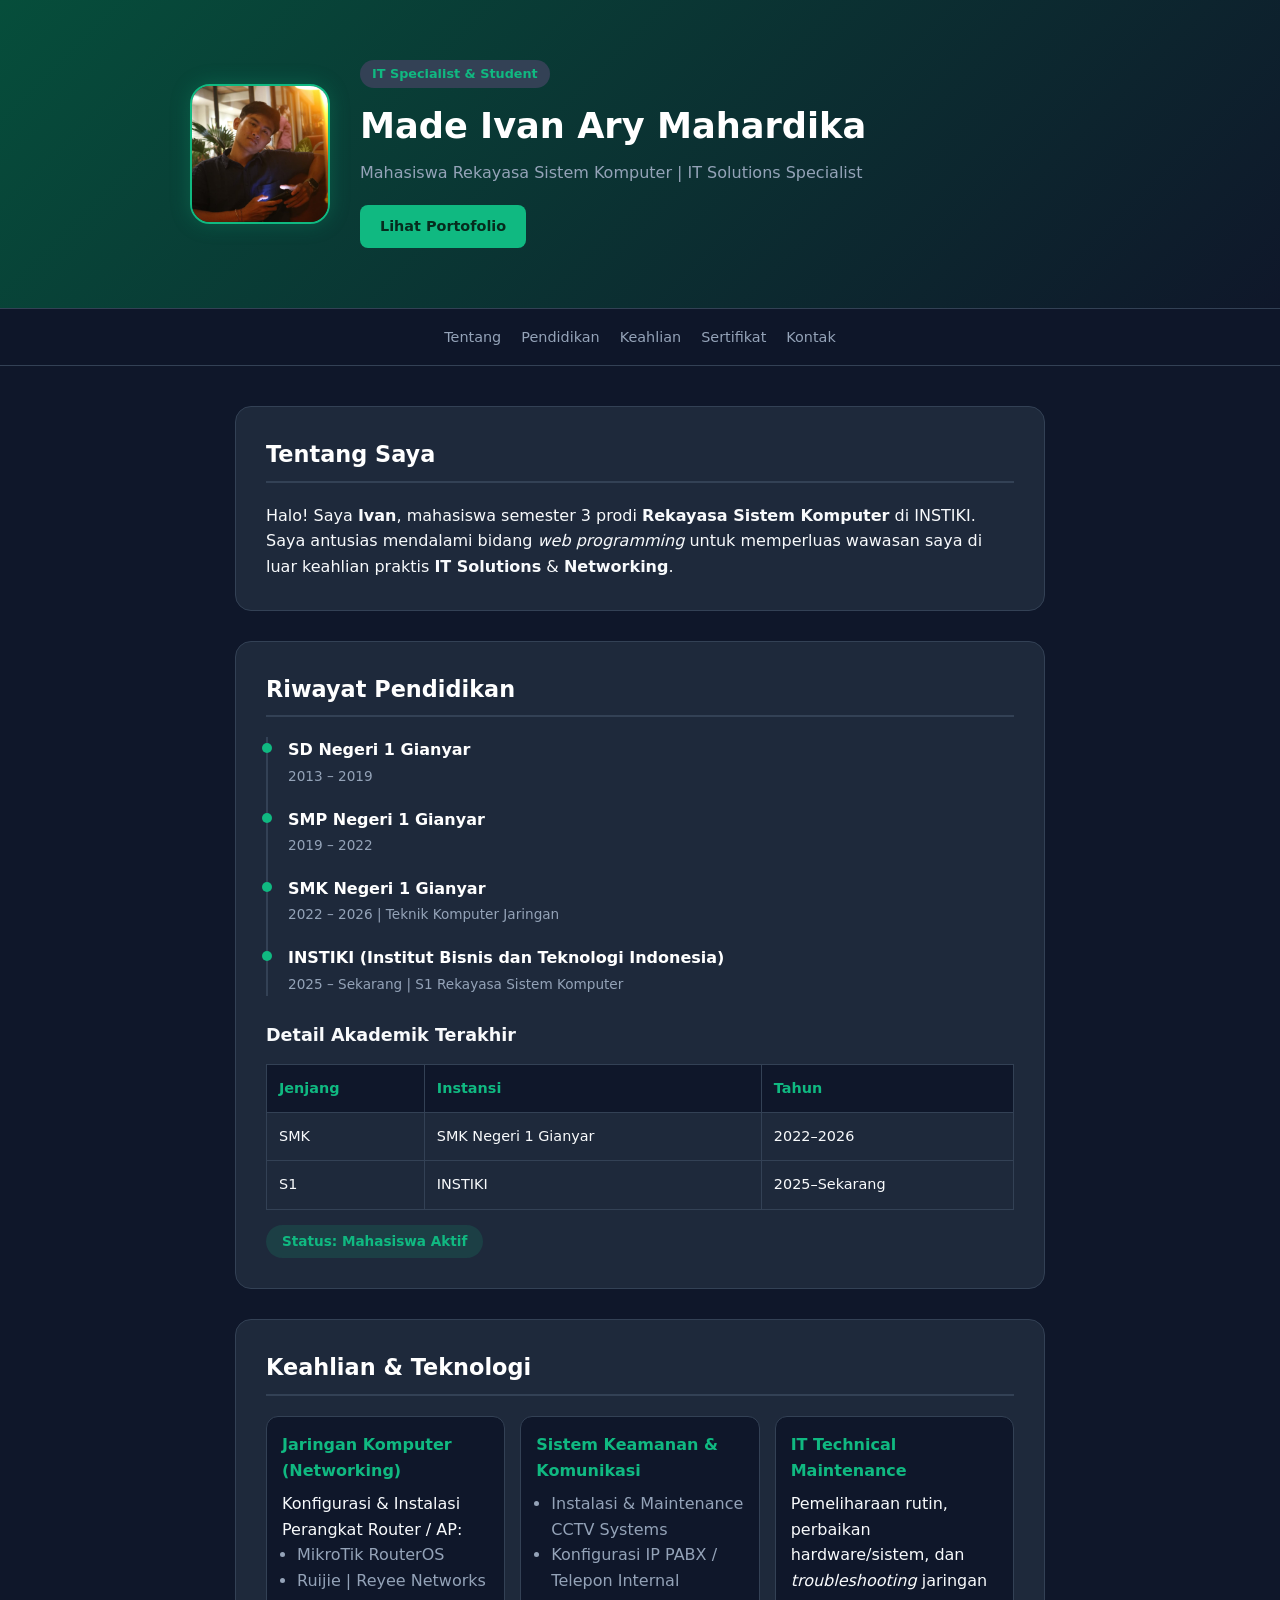
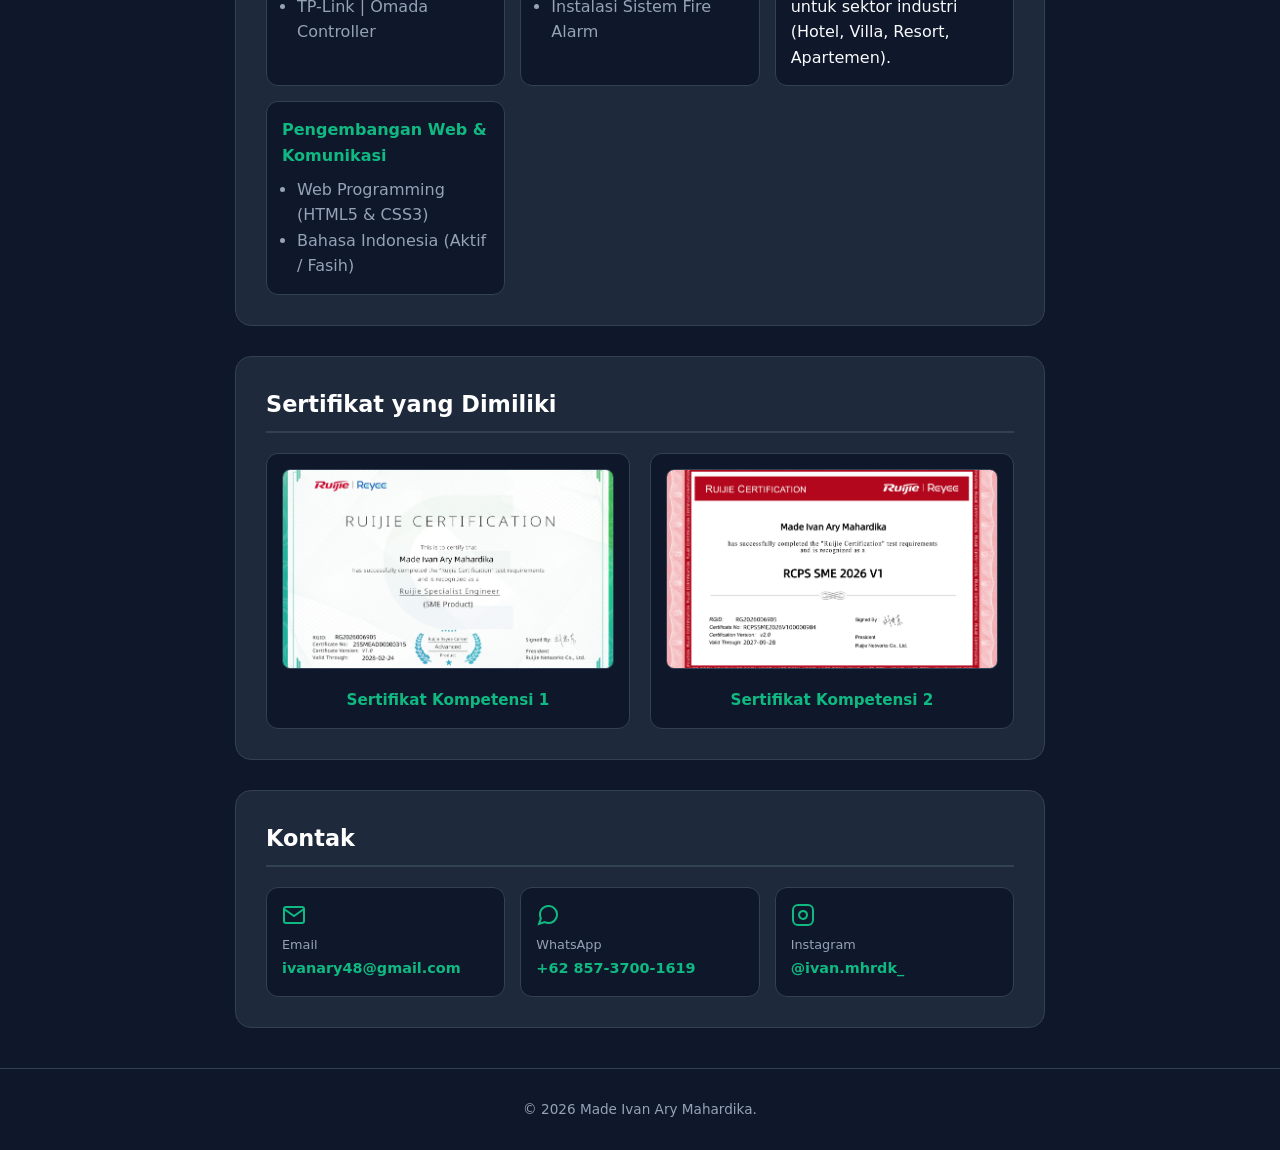
==== index.html @ ca5683a2 "Add files via upload" ====
<!DOCTYPE html>
<html lang="id">
<head>
    <meta charset="UTF-8">
    <meta name="viewport" content="width=device-width, initial-scale=1.0">
    <title>CV Online - Made Ivan Ary Mahardika</title>
    <link rel="stylesheet" href="style.css">
</head>
<body>

    <!-- Header Hero Section -->
    <header class="hero">
        <div class="hero-content">
            <img src="profil.jpeg" alt="Made Ivan Ary Mahardika" class="avatar">
            <div class="hero-text">
                <span class="badge">IT Specialist & Student</span>
                <h1>Made Ivan Ary Mahardika</h1>
                <p class="tagline">Mahasiswa Rekayasa Sistem Komputer | IT Solutions Specialist</p>
                <div class="hero-buttons">
                    <a href="portofolio.html" class="btn btn-primary">Lihat Portofolio</a>
                </div>
            </div>
        </div>
    </header>

    <!-- Navigasi Internal -->
    <nav class="nav-bar">
        <ul>
            <li><a href="#tentang">Tentang</a></li>
            <li><a href="#pendidikan">Pendidikan</a></li>
            <li><a href="#keahlian">Keahlian</a></li>
            <li><a href="#sertifikat">Sertifikat</a></li>
            <li><a href="#kontak">Kontak</a></li>
        </ul>
    </nav>

    <div class="main-wrapper">
        <!-- Section 1: Tentang Saya -->
        <section id="tentang" class="section-card">
            <h2 class="section-title">Tentang Saya</h2>
            <p class="bio-text">
                Halo! Saya <strong>Ivan</strong>, mahasiswa semester 3 prodi <strong>Rekayasa Sistem Komputer</strong> di INSTIKI. 
                Saya antusias mendalami bidang <em>web programming</em> untuk memperluas wawasan saya di luar keahlian praktis <strong>IT Solutions</strong> & <strong>Networking</strong>.
            </p>
        </section>

        <!-- Section 2: Riwayat Pendidikan -->
        <section id="pendidikan" class="section-card">
            <h2 class="section-title">Riwayat Pendidikan</h2>
            <ol class="timeline">
                <li>
                    <strong>SD Negeri 1 Gianyar</strong>
                    <span>2013 – 2019</span>
                </li>
                <li>
                    <strong>SMP Negeri 1 Gianyar</strong>
                    <span>2019 – 2022</span>
                </li>
                <li>
                    <strong>SMK Negeri 1 Gianyar</strong>
                    <span>2022 – 2026 | Teknik Komputer Jaringan</span>
                </li>
                <li>
                    <strong>INSTIKI (Institut Bisnis dan Teknologi Indonesia)</strong>
                    <span>2025 – Sekarang | S1 Rekayasa Sistem Komputer</span>
                </li>
            </ol>

            <h3 class="sub-title">Detail Akademik Terakhir</h3>
            <div class="table-container">
                <table class="data-table">
                    <thead>
                        <tr>
                            <th>Jenjang</th>
                            <th>Instansi</th>
                            <th>Tahun</th>
                        </tr>
                    </thead>
                    <tbody>
                        <tr>
                            <td>SMK</td>
                            <td>SMK Negeri 1 Gianyar</td>
                            <td>2022–2026</td>
                        </tr>
                        <tr>
                            <td>S1</td>
                            <td>INSTIKI</td>
                            <td>2025–Sekarang</td>
                        </tr>
                    </tbody>
                </table>
            </div>
            <div class="status-pill">Status: Mahasiswa Aktif</div>
        </section>

        <!-- Section 3: Keahlian & Teknologi -->
        <section id="keahlian" class="section-card">
            <h2 class="section-title">Keahlian & Teknologi</h2>
            <div class="skills-grid">
                <div class="skill-card">
                    <h4>Jaringan Komputer (Networking)</h4>
                    <p>Konfigurasi & Instalasi Perangkat Router / AP:</p>
                    <ul class="clean-list">
                        <li>MikroTik RouterOS</li>
                        <li>Ruijie | Reyee Networks</li>
                        <li>TP-Link | Omada Controller</li>
                    </ul>
                </div>
                <div class="skill-card">
                    <h4>Sistem Keamanan & Komunikasi</h4>
                    <ul class="clean-list">
                        <li>Instalasi & Maintenance CCTV Systems</li>
                        <li>Konfigurasi IP PABX / Telepon Internal</li>
                        <li>Instalasi Sistem Fire Alarm</li>
                    </ul>
                </div>
                <div class="skill-card">
                    <h4>IT Technical Maintenance</h4>
                    <p>Pemeliharaan rutin, perbaikan hardware/sistem, dan <em>troubleshooting</em> jaringan untuk sektor industri (Hotel, Villa, Resort, Apartemen).</p>
                </div>
                <div class="skill-card">
                    <h4>Pengembangan Web & Komunikasi</h4>
                    <ul class="clean-list">
                        <li>Web Programming (HTML5 & CSS3)</li>
                        <li>Bahasa Indonesia (Aktif / Fasih)</li>
                    </ul>
                </div>
            </div>
        </section>

        <!-- Section 4: Sertifikat yang Dimiliki -->
        <section id="sertifikat" class="section-card">
            <h2 class="section-title">Sertifikat yang Dimiliki</h2>
            <div class="certif-grid">
                <div class="certif-card">
                    <a href="SERTIFIKAT RUIJIE 1.png"_blank" title="Klik untuk memperbesar">
                        <img src="SERTIFIKAT RUIJIE 1.png" alt="Sertifikat 1 - Made Ivan Ary Mahardika" class="certif-img">
                    </a>
                    <h4>Sertifikat Kompetensi 1</h4>
                </div>
                <div class="certif-card">
                    <a href="SERTIFIKAT RUIJIE 2.png" target="_blank" title="Klik untuk memperbesar">
                        <img src="SERTIFIKAT RUIJIE 2.png" alt="Sertifikat 2 - Made Ivan Ary Mahardika" class="certif-img">
                    </a>
                    <h4>Sertifikat Kompetensi 2</h4>
                </div>
            </div>
        </section>

        <!-- Section 5: Kontak -->
        <section id="kontak" class="section-card">
            <h2 class="section-title">Kontak</h2>
            
            <div class="contact-links-grid">
                <a href="mailto:ivanary48@gmail.com" class="contact-box">
                    <svg class="contact-icon" viewBox="0 0 24 24" fill="none" stroke="currentColor" stroke-width="2"><path d="M4 4h16c1.1 0 2 .9 2 2v12c0 1.1-.9 2-2 2H4c-1.1 0-2-.9-2-2V6c0-1.1.9-2 2-2z"/><polyline points="22,6 12,13 2,6"/></svg>
                    <span>Email</span>
                    <strong>ivanary48@gmail.com</strong>
                </a>
                <a href="https://wa.me/6285737001619" target="_blank" class="contact-box">
                    <svg class="contact-icon" viewBox="0 0 24 24" fill="none" stroke="currentColor" stroke-width="2"><path d="M21 11.5a8.38 8.38 0 0 1-.9 3.8 8.5 8.5 0 0 1-7.6 4.7 8.38 8.38 0 0 1-3.8-.9L3 21l1.9-5.7a8.38 8.38 0 0 1-.9-3.8 8.5 8.5 0 0 1 4.7-7.6 8.38 8.38 0 0 1 3.8-.9h.5a8.48 8.48 0 0 1 8 8v.5z"/></svg>
                    <span>WhatsApp</span>
                    <strong>+62 857-3700-1619</strong>
                </a>
                <a href="https://www.instagram.com/ivan.mhrdk_?psln=YTJsZzAxbnRnaWN4" target="_blank" class="contact-box">
                    <svg class="contact-icon" viewBox="0 0 24 24" fill="none" stroke="currentColor" stroke-width="2"><rect x="2" y="2" width="20" height="20" rx="5" ry="5"/><path d="M16 11.37A4 4 0 1 1 12.63 8 4 4 0 0 1 16 11.37z"/><line x1="17.5" y1="6.5" x2="17.51" y2="6.5"/></svg>
                    <span>Instagram</span>
                    <strong>@ivan.mhrdk_</strong>
                </a>
            </div>
        </section>
    </div>

    <footer class="site-footer">
        <p>&copy; 2026 Made Ivan Ary Mahardika.</p>
    </footer>

</body>
</html>
---- style.css ----
/* RESET & TEMA WARNA EMERALD SLATE */
:root {
    --bg-dark: #0f172a;        /* Charcoal / Slate Gelap */
    --card-bg: #1e293b;        /* Card Background */
    --card-border: #334155;    /* Border halus */
    --accent-emerald: #10b981; /* Hijau Emerald */
    --accent-glow: rgba(16, 185, 129, 0.25);
    --text-main: #f8fafc;      /* Teks Utama Putih */
    --text-muted: #94a3b8;     /* Teks Sekunder Abu-abu */
    --white: #ffffff;
}

* {
    box-sizing: border-box;
    margin: 0;
    padding: 0;
}

body {
    font-family: 'Inter', system-ui, -apple-system, sans-serif;
    background-color: var(--bg-dark);
    color: var(--text-main);
    line-height: 1.6;
}

/* HERO HEADER */
.hero {
    background: linear-gradient(135deg, #064e3b 0%, #0f172a 100%);
    padding: 60px 20px;
    border-bottom: 1px solid var(--card-border);
}

.hero-small {
    padding: 40px 20px;
}

.hero-content {
    max-width: 900px;
    margin: 0 auto;
    display: flex;
    align-items: center;
    gap: 30px;
    flex-wrap: wrap;
}

.avatar {
    width: 140px;
    height: 140px;
    border-radius: 20px;
    object-fit: cover;
    object-position: center 60%; /* Posisi foto diturunkan agar wajah lebih pas di tengah */
    border: 2px solid var(--accent-emerald);
    box-shadow: 0 0 20px var(--accent-glow);
}

.badge {
    background: var(--card-border);
    color: var(--accent-emerald);
    padding: 4px 12px;
    border-radius: 20px;
    font-size: 0.8rem;
    font-weight: 600;
    display: inline-block;
    margin-bottom: 10px;
}

.hero h1 {
    font-size: 2.2rem;
    color: var(--white);
    margin-bottom: 5px;
}

.tagline {
    color: var(--text-muted);
    font-size: 1rem;
    margin-bottom: 20px;
}

/* TOMBOL */
.hero-buttons {
    display: flex;
    gap: 12px;
}

.btn {
    padding: 10px 20px;
    border-radius: 8px;
    text-decoration: none;
    font-weight: 600;
    font-size: 0.9rem;
    transition: all 0.3s ease;
    display: inline-block;
}

.btn-primary {
    background: var(--accent-emerald);
    color: #062c1e;
}

.btn-primary:hover {
    box-shadow: 0 0 15px var(--accent-glow);
    background: #34d399;
}

.btn-outline {
    border: 1px solid var(--card-border);
    color: var(--text-main);
}

.btn-outline:hover {
    border-color: var(--accent-emerald);
    color: var(--accent-emerald);
}

/* NAV BAR */
.nav-bar {
    background: rgba(15, 23, 42, 0.9);
    backdrop-filter: blur(10px);
    position: sticky;
    top: 0;
    z-index: 100;
    border-bottom: 1px solid var(--card-border);
}

.nav-bar ul {
    display: flex;
    justify-content: center;
    gap: 20px;
    list-style: none;
    padding: 15px;
}

.nav-bar a {
    color: var(--text-muted);
    text-decoration: none;
    font-size: 0.9rem;
    font-weight: 500;
}

.nav-bar a:hover {
    color: var(--accent-emerald);
}

/* CONTAINER WRAPPER */
.main-wrapper {
    max-width: 850px;
    margin: 40px auto;
    padding: 0 20px;
}

.section-card {
    background: var(--card-bg);
    border: 1px solid var(--card-border);
    border-radius: 16px;
    padding: 30px;
    margin-bottom: 30px;
}

.section-title {
    font-size: 1.4rem;
    color: var(--white);
    margin-bottom: 20px;
    border-bottom: 2px solid var(--card-border);
    padding-bottom: 8px;
}

.sub-title {
    font-size: 1.1rem;
    margin: 25px 0 15px 0;
    color: var(--text-main);
}

.intro-p {
    color: var(--text-muted);
    margin-bottom: 15px;
}

/* TIMELINE PENDIDIKAN */
.timeline {
    list-style: none;
    border-left: 2px solid var(--card-border);
    padding-left: 20px;
}

.timeline li {
    margin-bottom: 18px;
    position: relative;
}

.timeline li::before {
    content: '';
    position: absolute;
    left: -26px;
    top: 6px;
    width: 10px;
    height: 10px;
    border-radius: 50%;
    background: var(--accent-emerald);
}

.timeline strong {
    display: block;
    color: var(--white);
}

.timeline span {
    font-size: 0.85rem;
    color: var(--text-muted);
}

/* TABEL */
.table-container {
    overflow-x: auto;
}

.data-table {
    width: 100%;
    border-collapse: collapse;
    margin-bottom: 15px;
}

.data-table th, .data-table td {
    padding: 12px;
    border: 1px solid var(--card-border);
    text-align: left;
    font-size: 0.9rem;
}

.data-table th {
    background: #0f172a;
    color: var(--accent-emerald);
}

.status-pill {
    display: inline-block;
    background: rgba(16, 185, 129, 0.15);
    color: var(--accent-emerald);
    padding: 6px 16px;
    border-radius: 20px;
    font-size: 0.85rem;
    font-weight: 600;
}

/* KEAHLIAN GRID */
.skills-grid {
    display: grid;
    grid-template-columns: repeat(auto-fit, minmax(220px, 1fr));
    gap: 15px;
}

.skill-card {
    background: #0f172a;
    border: 1px solid var(--card-border);
    padding: 15px;
    border-radius: 12px;
}

.skill-card h4 {
    color: var(--accent-emerald);
    margin-bottom: 8px;
}

.clean-list {
    padding-left: 15px;
    color: var(--text-muted);
}

/* SERTIFIKAT GRID & FOTO BISA DIKLIK */
.certif-grid {
    display: grid;
    grid-template-columns: repeat(auto-fit, minmax(280px, 1fr));
    gap: 20px;
}

.certif-card {
    background: #0f172a;
    border: 1px solid var(--card-border);
    border-radius: 12px;
    padding: 15px;
    text-align: center;
    transition: transform 0.2s ease, border-color 0.2s ease;
}

.certif-card:hover {
    transform: translateY(-3px);
    border-color: var(--accent-emerald);
}

.certif-card a {
    display: block;
    overflow: hidden;
    border-radius: 8px;
    margin-bottom: 12px;
}

.certif-img {
    width: 100%;
    height: 200px;
    object-fit: cover;
    border-radius: 8px;
    border: 1px solid var(--card-border);
    cursor: pointer;
    transition: transform 0.3s ease;
}

.certif-card a:hover .certif-img {
    transform: scale(1.05);
}

.certif-card h4 {
    color: var(--accent-emerald);
    font-size: 0.95rem;
}

/* KONTAK GRID & SVG LOGO */
.contact-links-grid {
    display: grid;
    grid-template-columns: repeat(auto-fit, minmax(200px, 1fr));
    gap: 15px;
}

.contact-box {
    background: #0f172a;
    border: 1px solid var(--card-border);
    padding: 15px;
    border-radius: 12px;
    text-decoration: none;
    color: var(--text-main);
    display: block;
    transition: transform 0.2s ease, border-color 0.2s ease;
}

.contact-box:hover {
    transform: translateY(-3px);
    border-color: var(--accent-emerald);
}

.contact-icon {
    width: 24px;
    height: 24px;
    stroke: var(--accent-emerald);
    margin-bottom: 8px;
    display: block;
}

.contact-box span {
    display: block;
    font-size: 0.8rem;
    color: var(--text-muted);
}

.contact-box strong {
    color: var(--accent-emerald);
    font-size: 0.9rem;
}

/* PORTOFOLIO PAGE SPECIFIC */
.portfolio-block {
    display: flex;
    gap: 20px;
    flex-wrap: wrap;
}

.portfolio-block a {
    display: block;
    border-radius: 12px;
    overflow: hidden;
}

.portfolio-img-large {
    width: 220px;
    height: 180px;
    object-fit: cover;
    object-position: top center;
    border-radius: 12px;
    border: 1px solid var(--card-border);
    box-shadow: 0 4px 12px rgba(0, 0, 0, 0.3);
    transition: transform 0.3s ease;
}

.portfolio-block a:hover .portfolio-img-large {
    transform: scale(1.03);
}

.portfolio-info {
    flex: 1;
    min-width: 250px;
}

.job-role {
    color: var(--accent-emerald);
    font-weight: 600;
    font-size: 0.9rem;
    margin-bottom: 10px;
}

.services-list {
    display: grid;
    grid-template-columns: repeat(auto-fit, minmax(250px, 1fr));
    gap: 15px;
    margin-top: 20px;
}

.service-item {
    background: #0f172a;
    padding: 15px;
    border-radius: 10px;
    border: 1px solid var(--card-border);
}

.service-item h4 {
    color: var(--accent-emerald);
    margin-bottom: 5px;
}

/* FOOTER */
.site-footer {
    text-align: center;
    padding: 30px;
    color: var(--text-muted);
    font-size: 0.85rem;
    border-top: 1px solid var(--card-border);
}
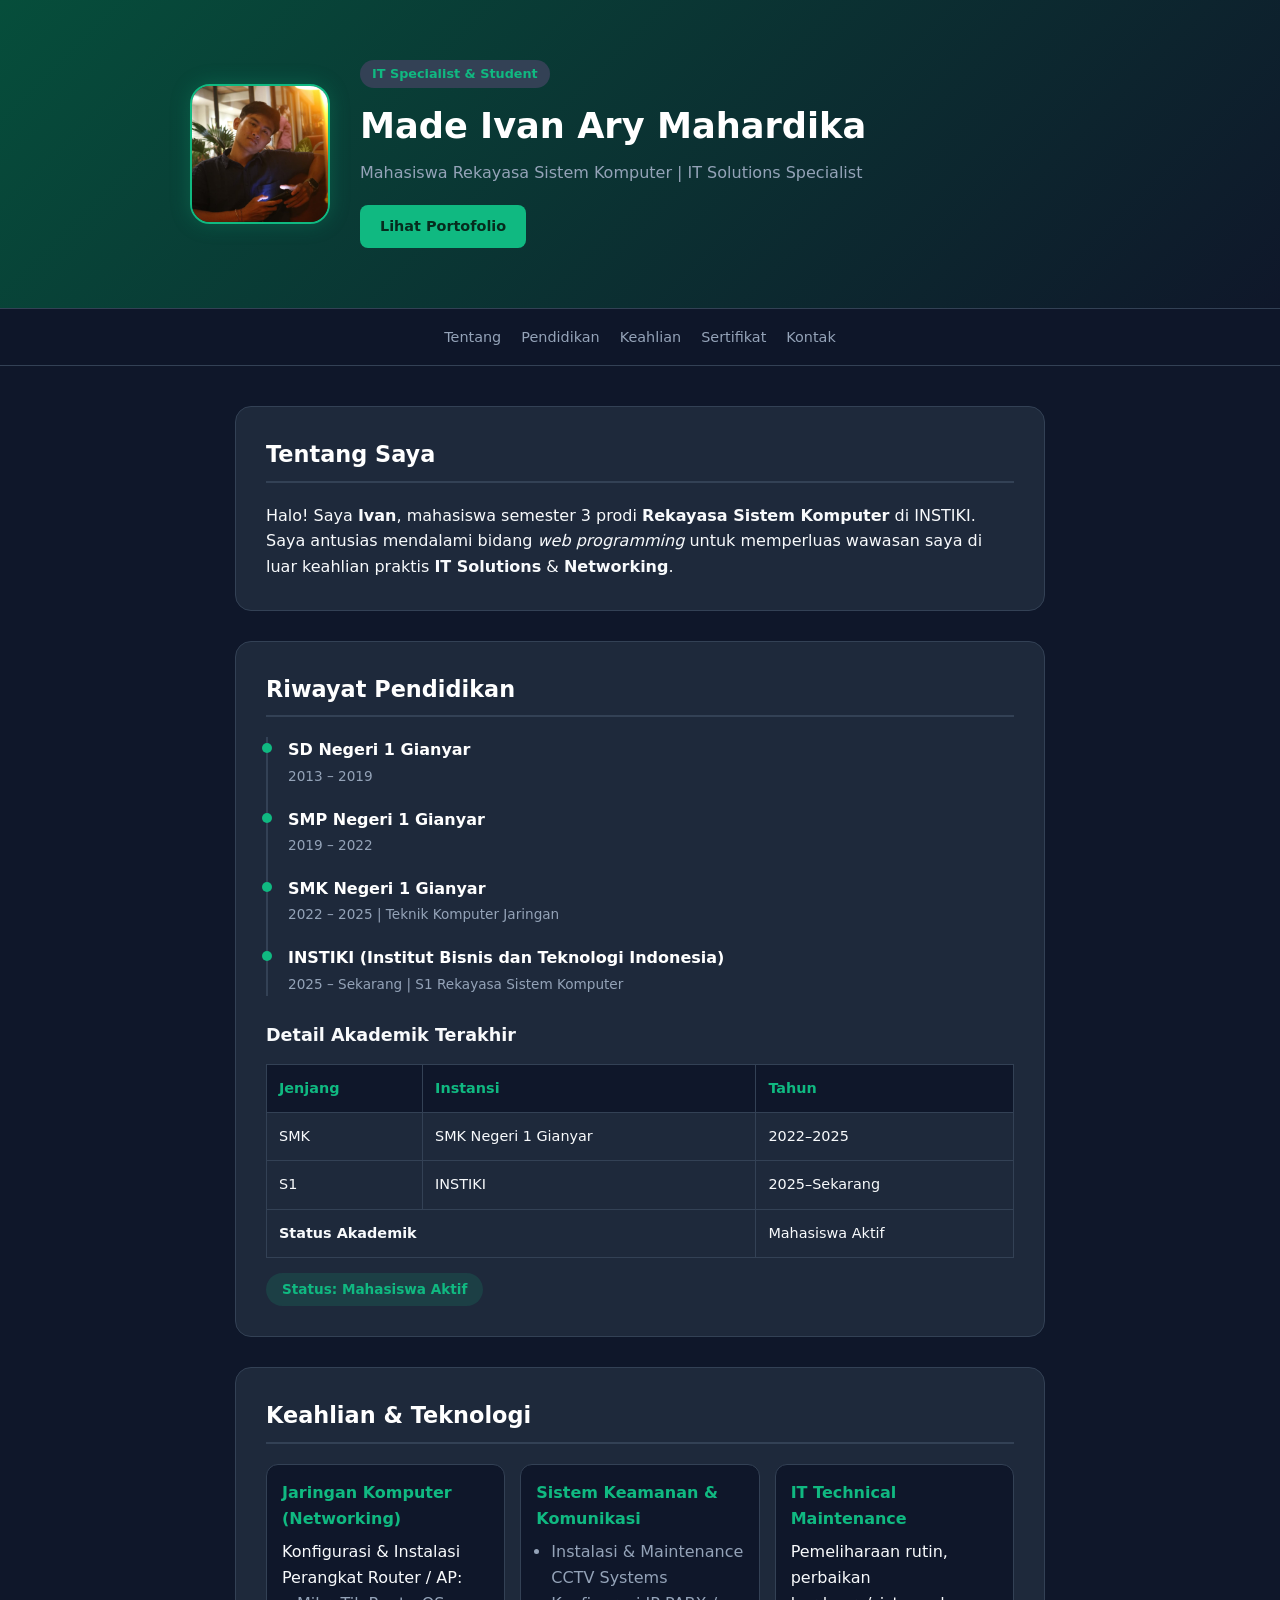
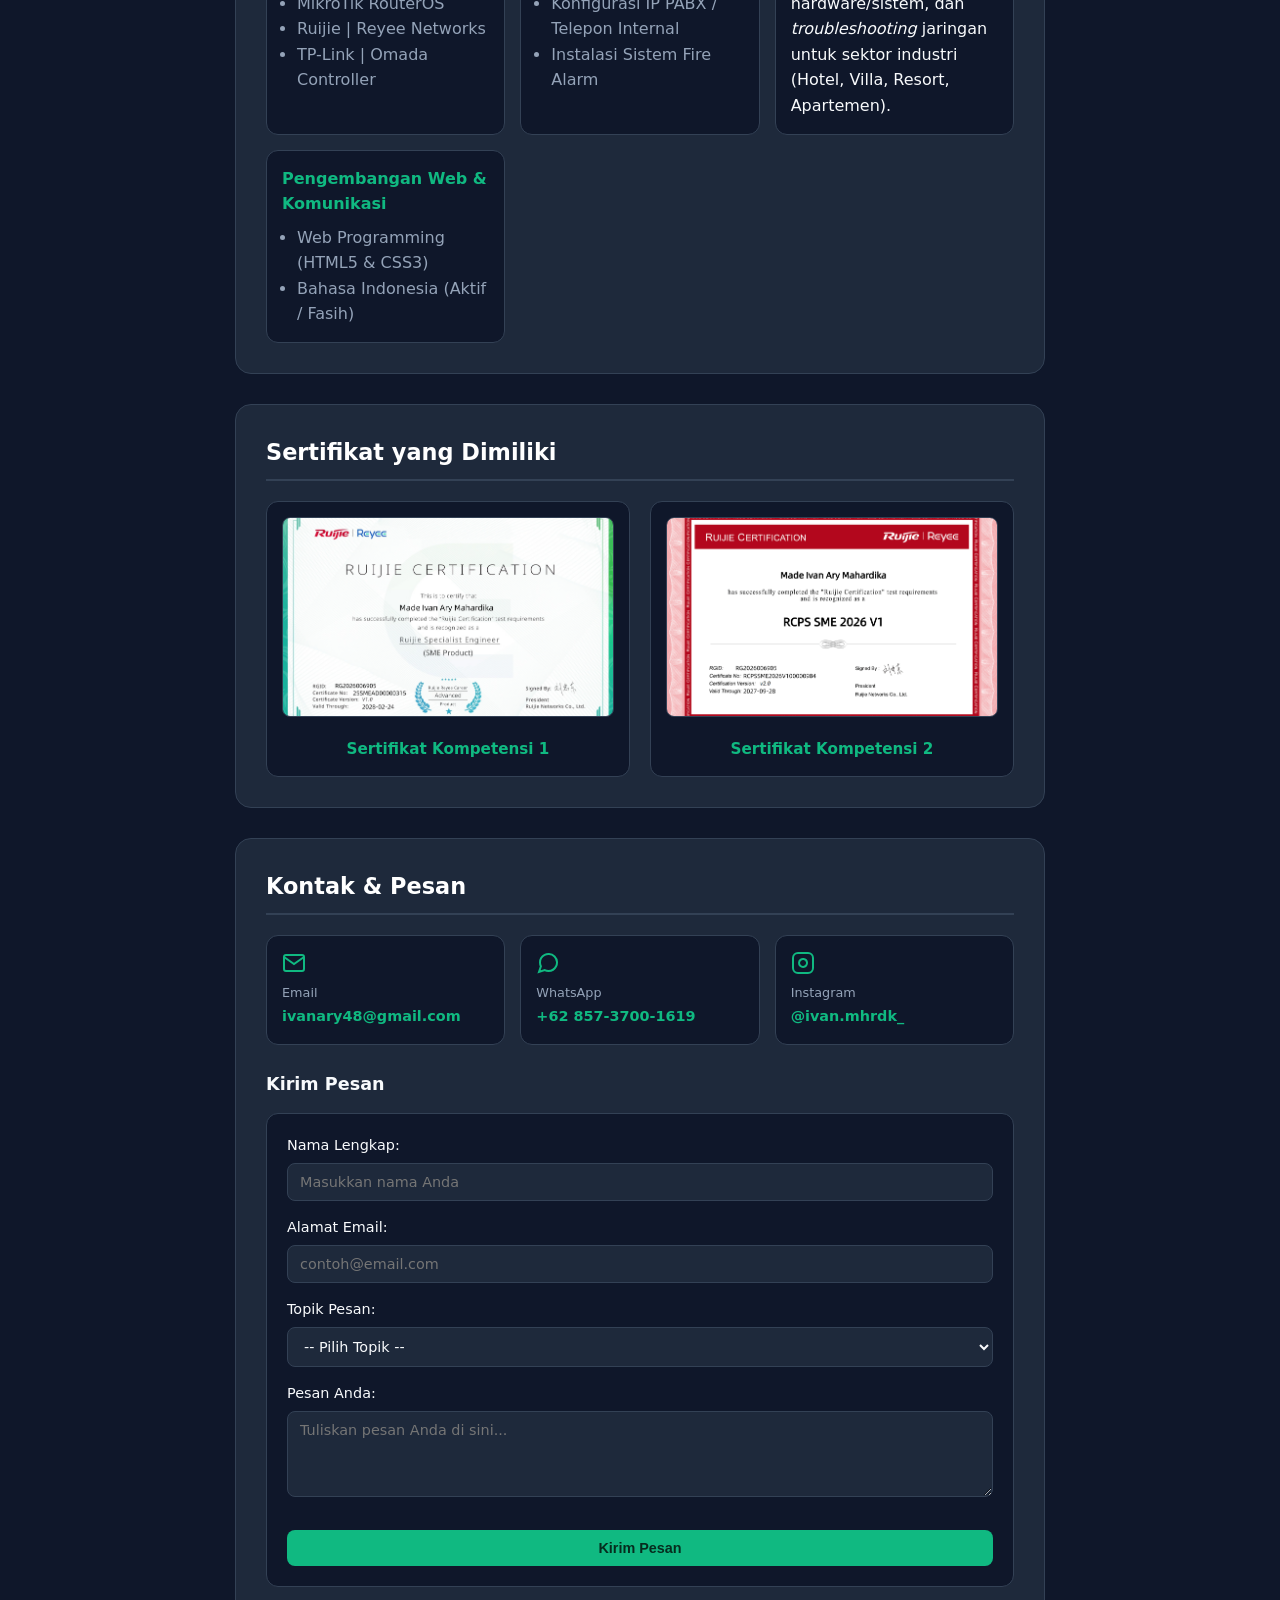
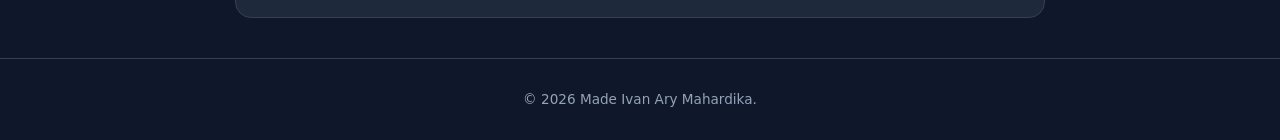
==== commit 9de925b1: "Add files via upload" ====
--- a/index.html
+++ b/index.html
@@ -34,7 +34,7 @@
         </ul>
     </nav>
 
-    <div class="main-wrapper">
+    <main class="main-wrapper">
         <!-- Section 1: Tentang Saya -->
         <section id="tentang" class="section-card">
             <h2 class="section-title">Tentang Saya</h2>
@@ -58,7 +58,7 @@
                 </li>
                 <li>
                     <strong>SMK Negeri 1 Gianyar</strong>
-                    <span>2022 – 2026 | Teknik Komputer Jaringan</span>
+                    <span>2022 – 2025 | Teknik Komputer Jaringan</span>
                 </li>
                 <li>
                     <strong>INSTIKI (Institut Bisnis dan Teknologi Indonesia)</strong>
@@ -80,12 +80,16 @@
                         <tr>
                             <td>SMK</td>
                             <td>SMK Negeri 1 Gianyar</td>
-                            <td>2022–2026</td>
+                            <td>2022–2025</td>
                         </tr>
                         <tr>
                             <td>S1</td>
                             <td>INSTIKI</td>
                             <td>2025–Sekarang</td>
+                        </tr>
+                        <tr>
+                            <td colspan="2"><strong>Status Akademik</strong></td>
+                            <td>Mahasiswa Aktif</td>
                         </tr>
                     </tbody>
                 </table>
@@ -133,7 +137,7 @@
             <h2 class="section-title">Sertifikat yang Dimiliki</h2>
             <div class="certif-grid">
                 <div class="certif-card">
-                    <a href="SERTIFIKAT RUIJIE 1.png"_blank" title="Klik untuk memperbesar">
+                    <a href="SERTIFIKAT RUIJIE 1.png" target="_blank" title="Klik untuk memperbesar">
                         <img src="SERTIFIKAT RUIJIE 1.png" alt="Sertifikat 1 - Made Ivan Ary Mahardika" class="certif-img">
                     </a>
                     <h4>Sertifikat Kompetensi 1</h4>
@@ -147,9 +151,9 @@
             </div>
         </section>
 
-        <!-- Section 5: Kontak -->
+        <!-- Section 5: Kontak & Form Pesan -->
         <section id="kontak" class="section-card">
-            <h2 class="section-title">Kontak</h2>
+            <h2 class="section-title">Kontak & Pesan</h2>
             
             <div class="contact-links-grid">
                 <a href="mailto:ivanary48@gmail.com" class="contact-box">
@@ -168,8 +172,39 @@
                     <strong>@ivan.mhrdk_</strong>
                 </a>
             </div>
-        </section>
-    </div>
+
+            <!-- Form Kontak Interaktif -->
+            <h3 class="sub-title">Kirim Pesan</h3>
+            <form action="#" method="post" class="contact-form">
+                <div class="form-group">
+                    <label for="nama">Nama Lengkap:</label>
+                    <input type="text" id="nama" name="nama" placeholder="Masukkan nama Anda" required>
+                </div>
+
+                <div class="form-group">
+                    <label for="email">Alamat Email:</label>
+                    <input type="email" id="email" name="email" placeholder="contoh@email.com" required>
+                </div>
+
+                <div class="form-group">
+                    <label for="topik">Topik Pesan:</label>
+                    <select id="topik" name="topik" required>
+                        <option value="" disabled selected>-- Pilih Topik --</option>
+                        <option value="konsultasi">Konsultasi IT & Networking</option>
+                        <option value="proyek">Penawaran Proyek / Maintenance</option>
+                        <option value="lainnya">Pertanyaan Lainnya</option>
+                    </select>
+                </div>
+
+                <div class="form-group">
+                    <label for="pesan">Pesan Anda:</label>
+                    <textarea id="pesan" name="pesan" rows="4" placeholder="Tuliskan pesan Anda di sini..." required></textarea>
+                </div>
+
+                <button type="submit" class="btn btn-primary btn-submit">Kirim Pesan</button>
+            </form>
+        </section>
+    </main>
 
     <footer class="site-footer">
         <p>&copy; 2026 Made Ivan Ary Mahardika.</p>
--- a/style.css
+++ b/style.css
@@ -48,7 +48,7 @@
     height: 140px;
     border-radius: 20px;
     object-fit: cover;
-    object-position: center 60%; /* Posisi foto diturunkan agar wajah lebih pas di tengah */
+    object-position: center 60%;
     border: 2px solid var(--accent-emerald);
     box-shadow: 0 0 20px var(--accent-glow);
 }
@@ -90,6 +90,8 @@
     font-size: 0.9rem;
     transition: all 0.3s ease;
     display: inline-block;
+    border: none;
+    cursor: pointer;
 }
 
 .btn-primary {
@@ -265,7 +267,21 @@
     color: var(--text-muted);
 }
 
-/* SERTIFIKAT GRID & FOTO BISA DIKLIK */
+/* DAFTAR DEFINISI (<dl>) */
+.def-list dt {
+    color: var(--accent-emerald);
+    font-weight: 600;
+    margin-top: 10px;
+}
+
+.def-list dd {
+    color: var(--text-muted);
+    font-size: 0.9rem;
+    margin-left: 15px;
+    margin-bottom: 5px;
+}
+
+/* SERTIFIKAT GRID */
 .certif-grid {
     display: grid;
     grid-template-columns: repeat(auto-fit, minmax(280px, 1fr));
@@ -317,6 +333,7 @@
     display: grid;
     grid-template-columns: repeat(auto-fit, minmax(200px, 1fr));
     gap: 15px;
+    margin-bottom: 25px;
 }
 
 .contact-box {
@@ -354,6 +371,51 @@
     font-size: 0.9rem;
 }
 
+/* FORM KONTAK */
+.contact-form {
+    background: #0f172a;
+    border: 1px solid var(--card-border);
+    padding: 20px;
+    border-radius: 12px;
+}
+
+.form-group {
+    margin-bottom: 15px;
+}
+
+.form-group label {
+    display: block;
+    font-size: 0.9rem;
+    color: var(--text-main);
+    margin-bottom: 6px;
+}
+
+.form-group input,
+.form-group select,
+.form-group textarea {
+    width: 100%;
+    padding: 10px 12px;
+    background: var(--card-bg);
+    border: 1px solid var(--card-border);
+    border-radius: 8px;
+    color: var(--text-main);
+    font-size: 0.9rem;
+    font-family: inherit;
+}
+
+.form-group input:focus,
+.form-group select:focus,
+.form-group textarea:focus {
+    outline: none;
+    border-color: var(--accent-emerald);
+    box-shadow: 0 0 8px var(--accent-glow);
+}
+
+.btn-submit {
+    width: 100%;
+    margin-top: 10px;
+}
+
 /* PORTOFOLIO PAGE SPECIFIC */
 .portfolio-block {
     display: flex;
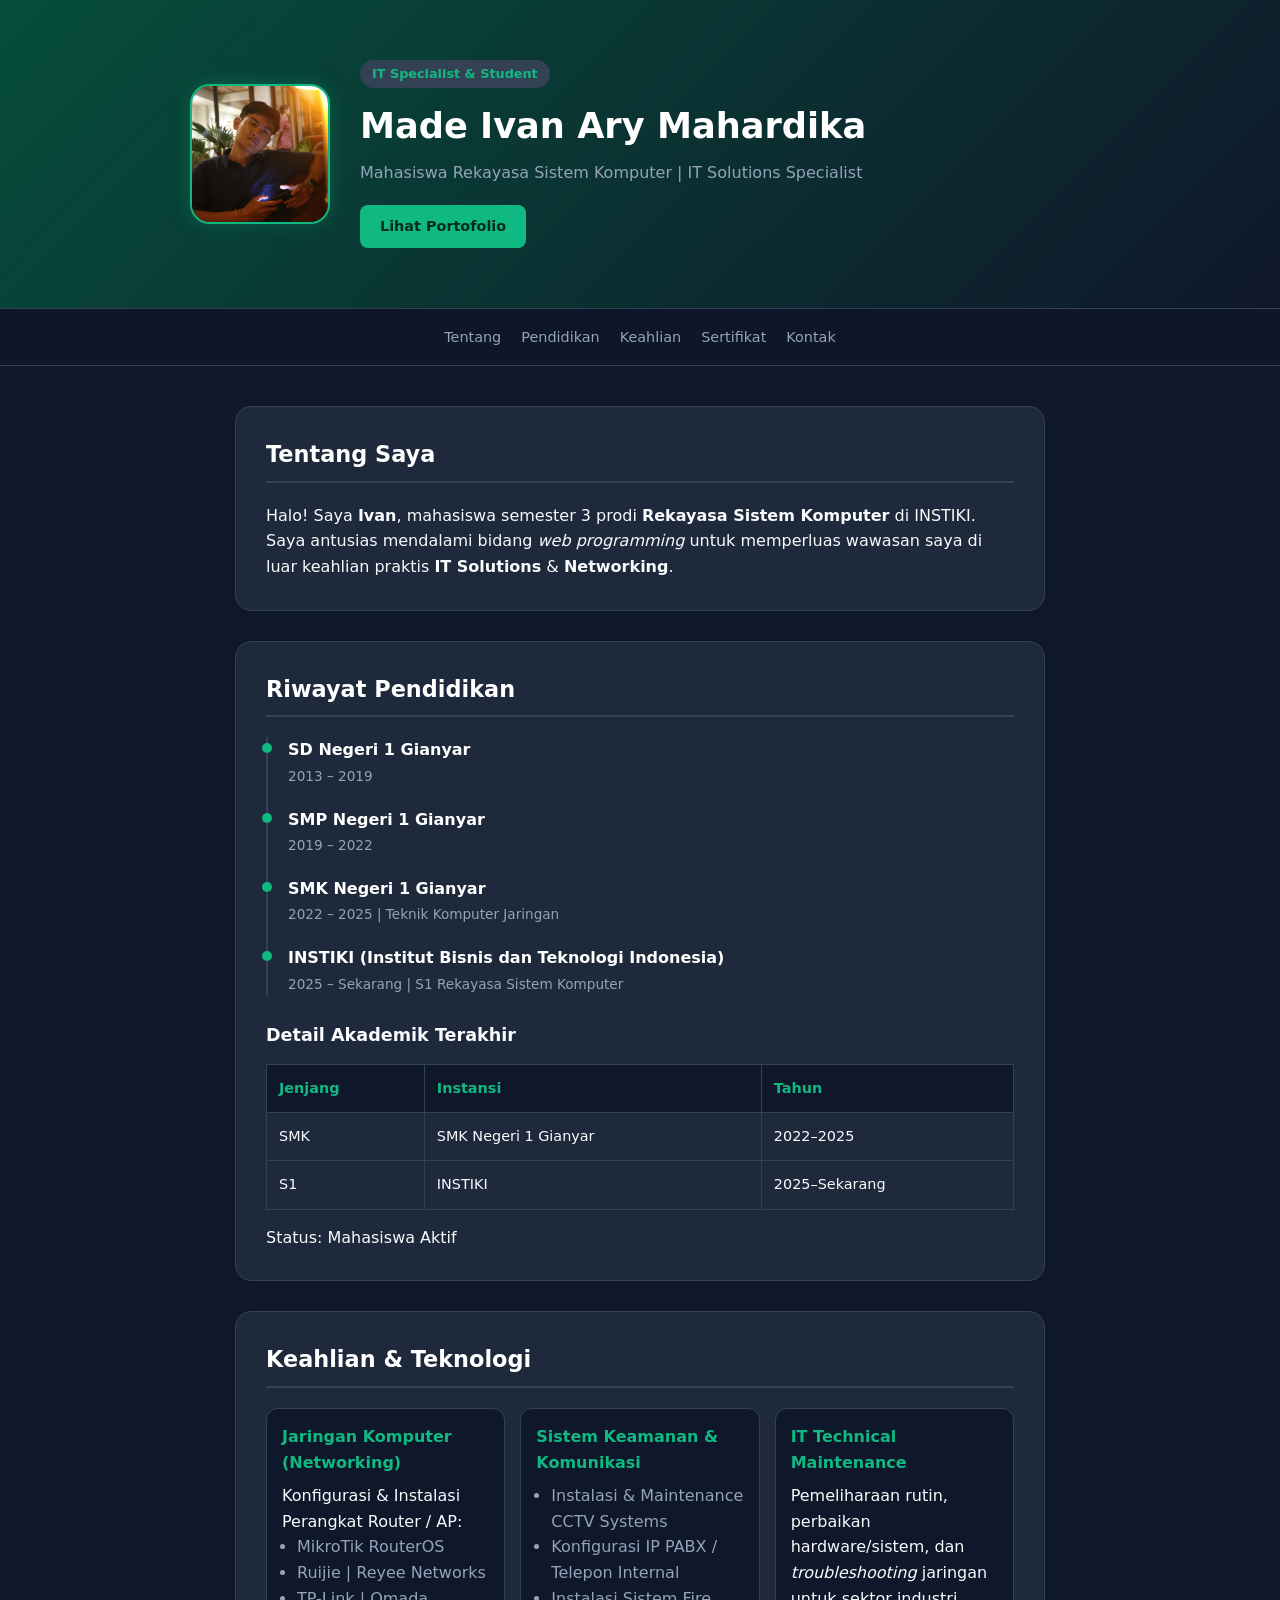
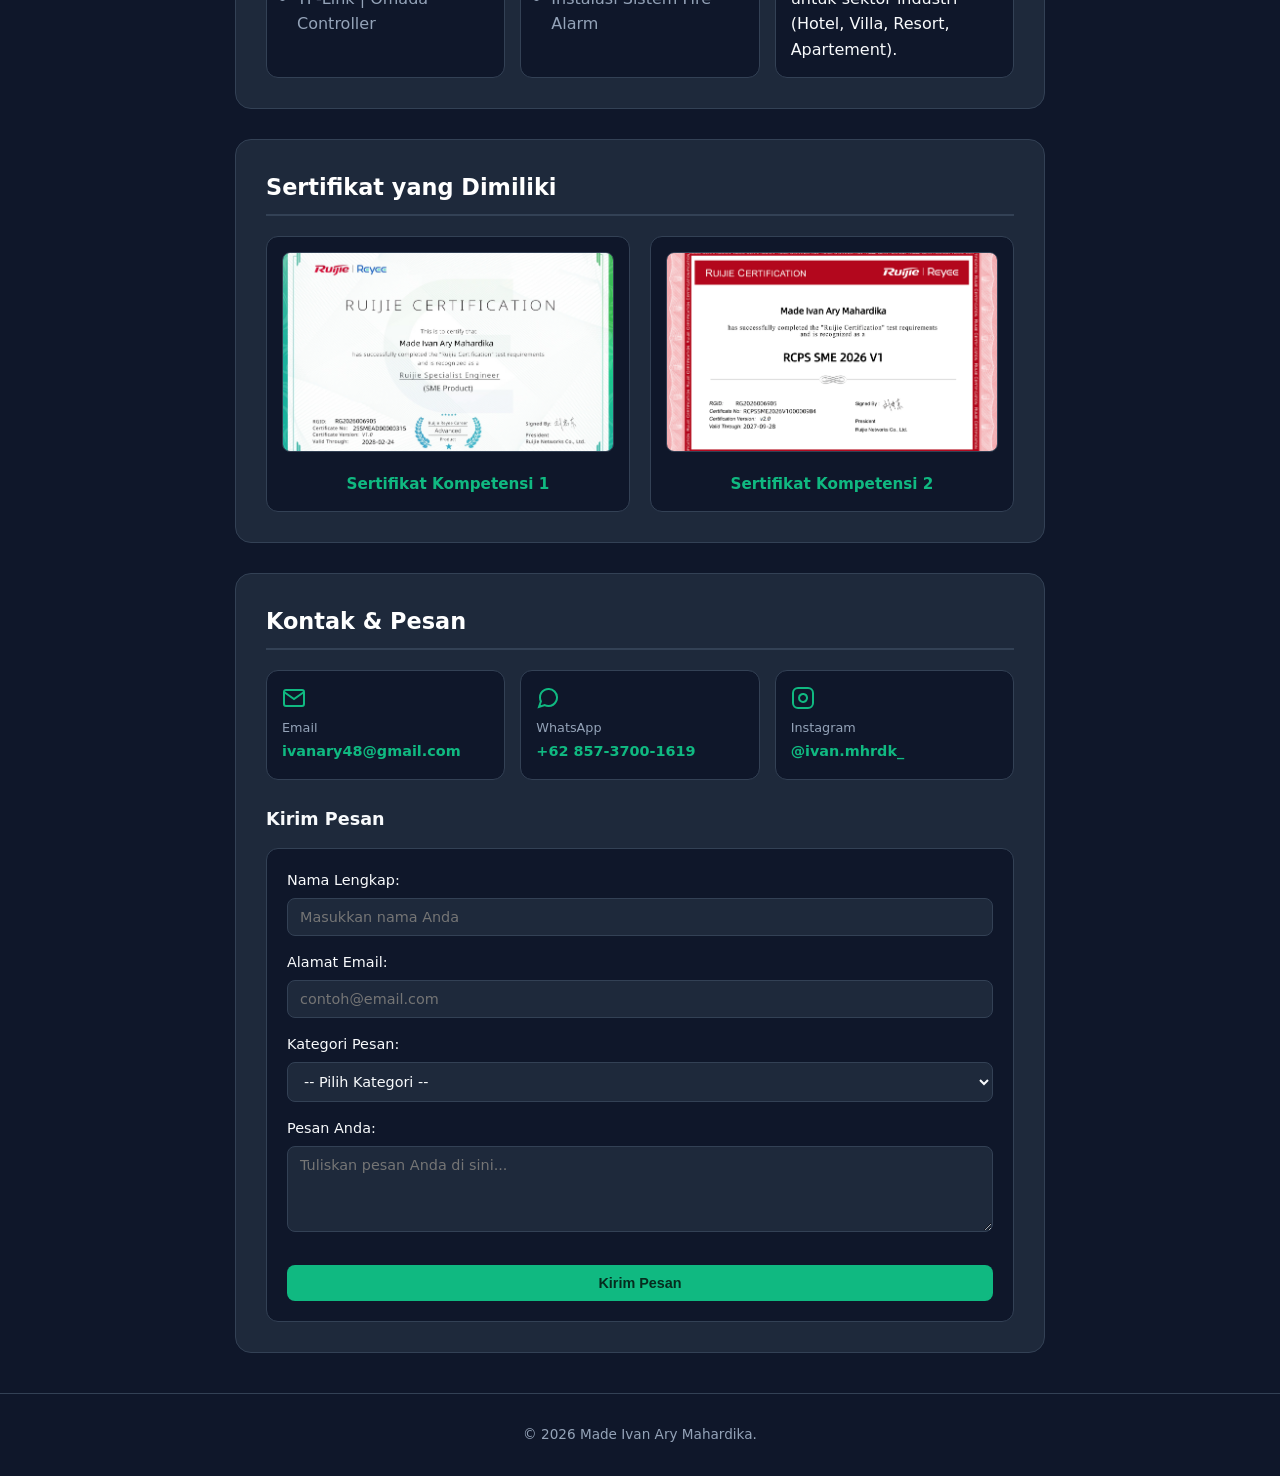
==== commit b0466bd4: "Add files via upload" ====
--- a/index.html
+++ b/index.html
@@ -87,10 +87,6 @@
                             <td>INSTIKI</td>
                             <td>2025–Sekarang</td>
                         </tr>
-                        <tr>
-                            <td colspan="2"><strong>Status Akademik</strong></td>
-                            <td>Mahasiswa Aktif</td>
-                        </tr>
                     </tbody>
                 </table>
             </div>
@@ -102,7 +98,7 @@
             <h2 class="section-title">Keahlian & Teknologi</h2>
             <div class="skills-grid">
                 <div class="skill-card">
-                    <h4>Jaringan Komputer (Networking)</h4>
+                    <h3>Jaringan Komputer (Networking)</h3>
                     <p>Konfigurasi & Instalasi Perangkat Router / AP:</p>
                     <ul class="clean-list">
                         <li>MikroTik RouterOS</li>
@@ -111,7 +107,7 @@
                     </ul>
                 </div>
                 <div class="skill-card">
-                    <h4>Sistem Keamanan & Komunikasi</h4>
+                    <h3>Sistem Keamanan & Komunikasi</h3>
                     <ul class="clean-list">
                         <li>Instalasi & Maintenance CCTV Systems</li>
                         <li>Konfigurasi IP PABX / Telepon Internal</li>
@@ -119,14 +115,9 @@
                     </ul>
                 </div>
                 <div class="skill-card">
-                    <h4>IT Technical Maintenance</h4>
-                    <p>Pemeliharaan rutin, perbaikan hardware/sistem, dan <em>troubleshooting</em> jaringan untuk sektor industri (Hotel, Villa, Resort, Apartemen).</p>
-                </div>
-                <div class="skill-card">
-                    <h4>Pengembangan Web & Komunikasi</h4>
-                    <ul class="clean-list">
-                        <li>Web Programming (HTML5 & CSS3)</li>
-                        <li>Bahasa Indonesia (Aktif / Fasih)</li>
+                    <h3>IT Technical Maintenance</h3>
+                    <p>Pemeliharaan rutin, perbaikan hardware/sistem, dan <em>troubleshooting</em> jaringan untuk sektor industri (Hotel, Villa, Resort, Apartement).</p>
+                </div>
                     </ul>
                 </div>
             </div>
@@ -137,16 +128,16 @@
             <h2 class="section-title">Sertifikat yang Dimiliki</h2>
             <div class="certif-grid">
                 <div class="certif-card">
-                    <a href="SERTIFIKAT RUIJIE 1.png" target="_blank" title="Klik untuk memperbesar">
-                        <img src="SERTIFIKAT RUIJIE 1.png" alt="Sertifikat 1 - Made Ivan Ary Mahardika" class="certif-img">
+                    <a href="SERTIFIKAT%20RUIJIE%201.png" target="_blank" title="Klik untuk memperbesar">
+                        <img src="SERTIFIKAT%20RUIJIE%201.png" alt="Sertifikat 1 - Made Ivan Ary Mahardika" class="certif-img">
                     </a>
-                    <h4>Sertifikat Kompetensi 1</h4>
+                    <h3>Sertifikat Kompetensi 1</h3>
                 </div>
                 <div class="certif-card">
-                    <a href="SERTIFIKAT RUIJIE 2.png" target="_blank" title="Klik untuk memperbesar">
-                        <img src="SERTIFIKAT RUIJIE 2.png" alt="Sertifikat 2 - Made Ivan Ary Mahardika" class="certif-img">
+                    <a href="SERTIFIKAT%20RUIJIE%202.png" target="_blank" title="Klik untuk memperbesar">
+                        <img src="SERTIFIKAT%20RUIJIE%202.png" alt="Sertifikat 2 - Made Ivan Ary Mahardika" class="certif-img">
                     </a>
-                    <h4>Sertifikat Kompetensi 2</h4>
+                    <h3>Sertifikat Kompetensi 2</h3>
                 </div>
             </div>
         </section>
@@ -173,7 +164,7 @@
                 </a>
             </div>
 
-            <!-- Form Kontak Interaktif -->
+            <!-- Form Kontak dengan Pilihan Kategori / Dropdown Select -->
             <h3 class="sub-title">Kirim Pesan</h3>
             <form action="#" method="post" class="contact-form">
                 <div class="form-group">
@@ -187,12 +178,12 @@
                 </div>
 
                 <div class="form-group">
-                    <label for="topik">Topik Pesan:</label>
-                    <select id="topik" name="topik" required>
-                        <option value="" disabled selected>-- Pilih Topik --</option>
+                    <label for="kategori">Kategori Pesan:</label>
+                    <select id="kategori" name="kategori" required>
+                        <option value="" disabled selected>-- Pilih Kategori --</option>
                         <option value="konsultasi">Konsultasi IT & Networking</option>
-                        <option value="proyek">Penawaran Proyek / Maintenance</option>
-                        <option value="lainnya">Pertanyaan Lainnya</option>
+                        <option value="proyek">Penawaran Kerjasama / Proyek</option>
+                        <option value="pertanyaan">Pertanyaan Umum</option>
                     </select>
                 </div>
 
--- a/style.css
+++ b/style.css
@@ -233,16 +233,6 @@
     color: var(--accent-emerald);
 }
 
-.status-pill {
-    display: inline-block;
-    background: rgba(16, 185, 129, 0.15);
-    color: var(--accent-emerald);
-    padding: 6px 16px;
-    border-radius: 20px;
-    font-size: 0.85rem;
-    font-weight: 600;
-}
-
 /* KEAHLIAN GRID */
 .skills-grid {
     display: grid;
@@ -257,28 +247,15 @@
     border-radius: 12px;
 }
 
-.skill-card h4 {
+.skill-card h3 {
     color: var(--accent-emerald);
     margin-bottom: 8px;
+    font-size: 1rem;
 }
 
 .clean-list {
     padding-left: 15px;
     color: var(--text-muted);
-}
-
-/* DAFTAR DEFINISI (<dl>) */
-.def-list dt {
-    color: var(--accent-emerald);
-    font-weight: 600;
-    margin-top: 10px;
-}
-
-.def-list dd {
-    color: var(--text-muted);
-    font-size: 0.9rem;
-    margin-left: 15px;
-    margin-bottom: 5px;
 }
 
 /* SERTIFIKAT GRID */
@@ -323,7 +300,7 @@
     transform: scale(1.05);
 }
 
-.certif-card h4 {
+.certif-card h3 {
     color: var(--accent-emerald);
     font-size: 0.95rem;
 }
@@ -401,6 +378,13 @@
     color: var(--text-main);
     font-size: 0.9rem;
     font-family: inherit;
+    box-sizing: border-box;
+}
+
+.form-group select option {
+    background-color: #0f172a;
+    color: #f8fafc;
+    padding: 10px;
 }
 
 .form-group input:focus,
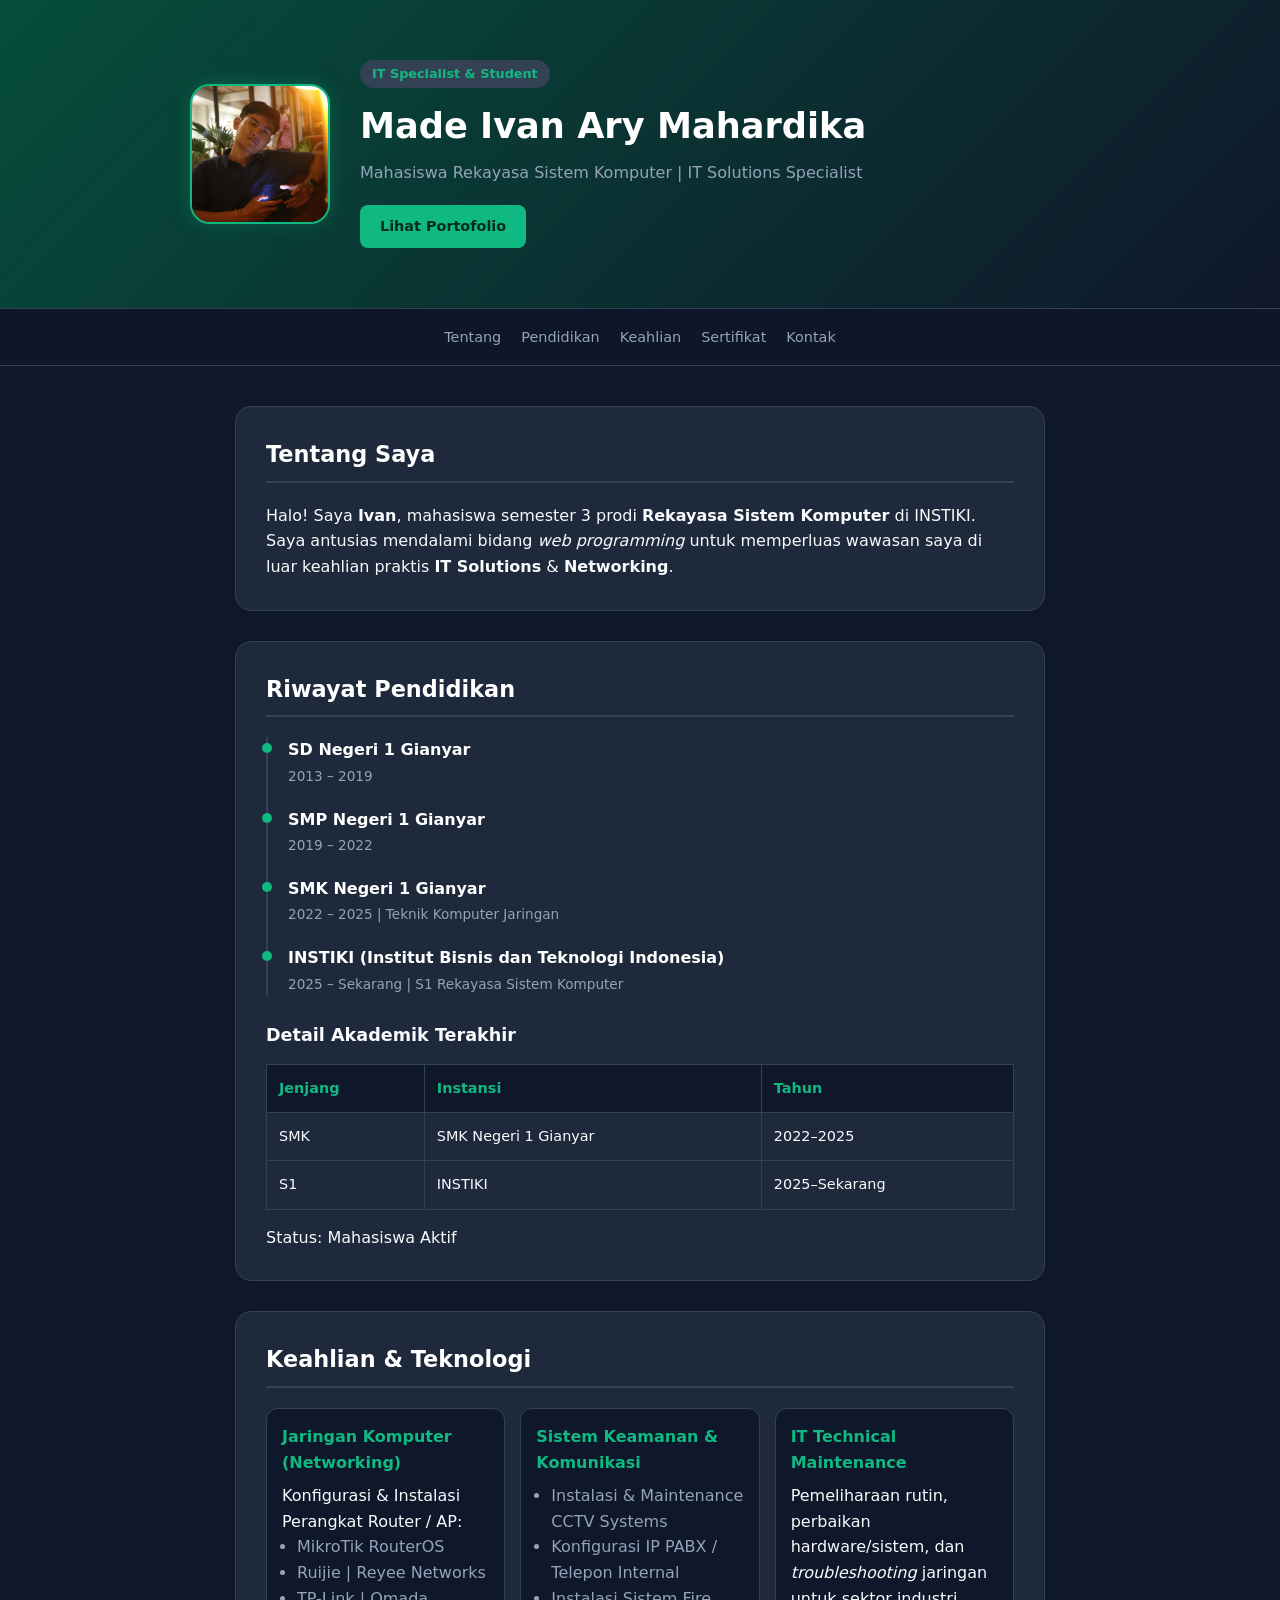
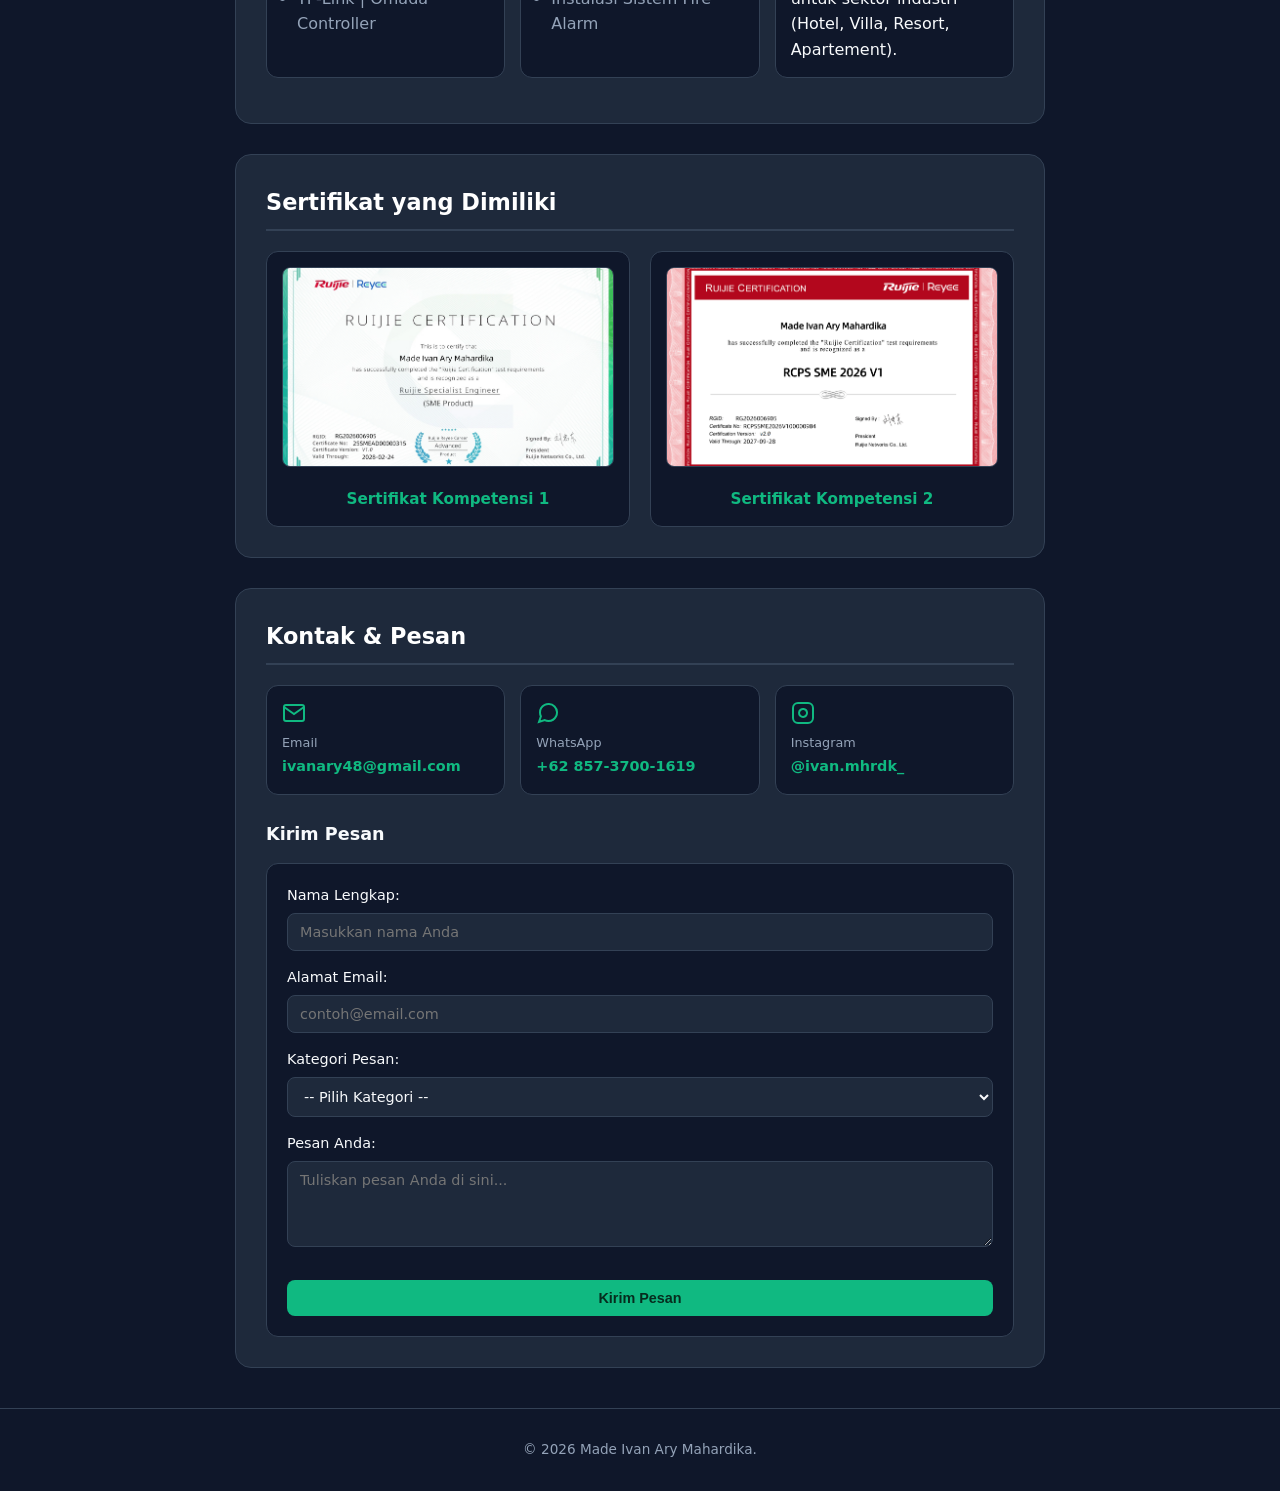
==== commit d88dde52: "Add files via upload" ====
--- a/index.html
+++ b/index.html
@@ -118,9 +118,7 @@
                     <h3>IT Technical Maintenance</h3>
                     <p>Pemeliharaan rutin, perbaikan hardware/sistem, dan <em>troubleshooting</em> jaringan untuk sektor industri (Hotel, Villa, Resort, Apartement).</p>
                 </div>
-                    </ul>
-                </div>
-            </div>
+            <div>
         </section>
 
         <!-- Section 4: Sertifikat yang Dimiliki -->
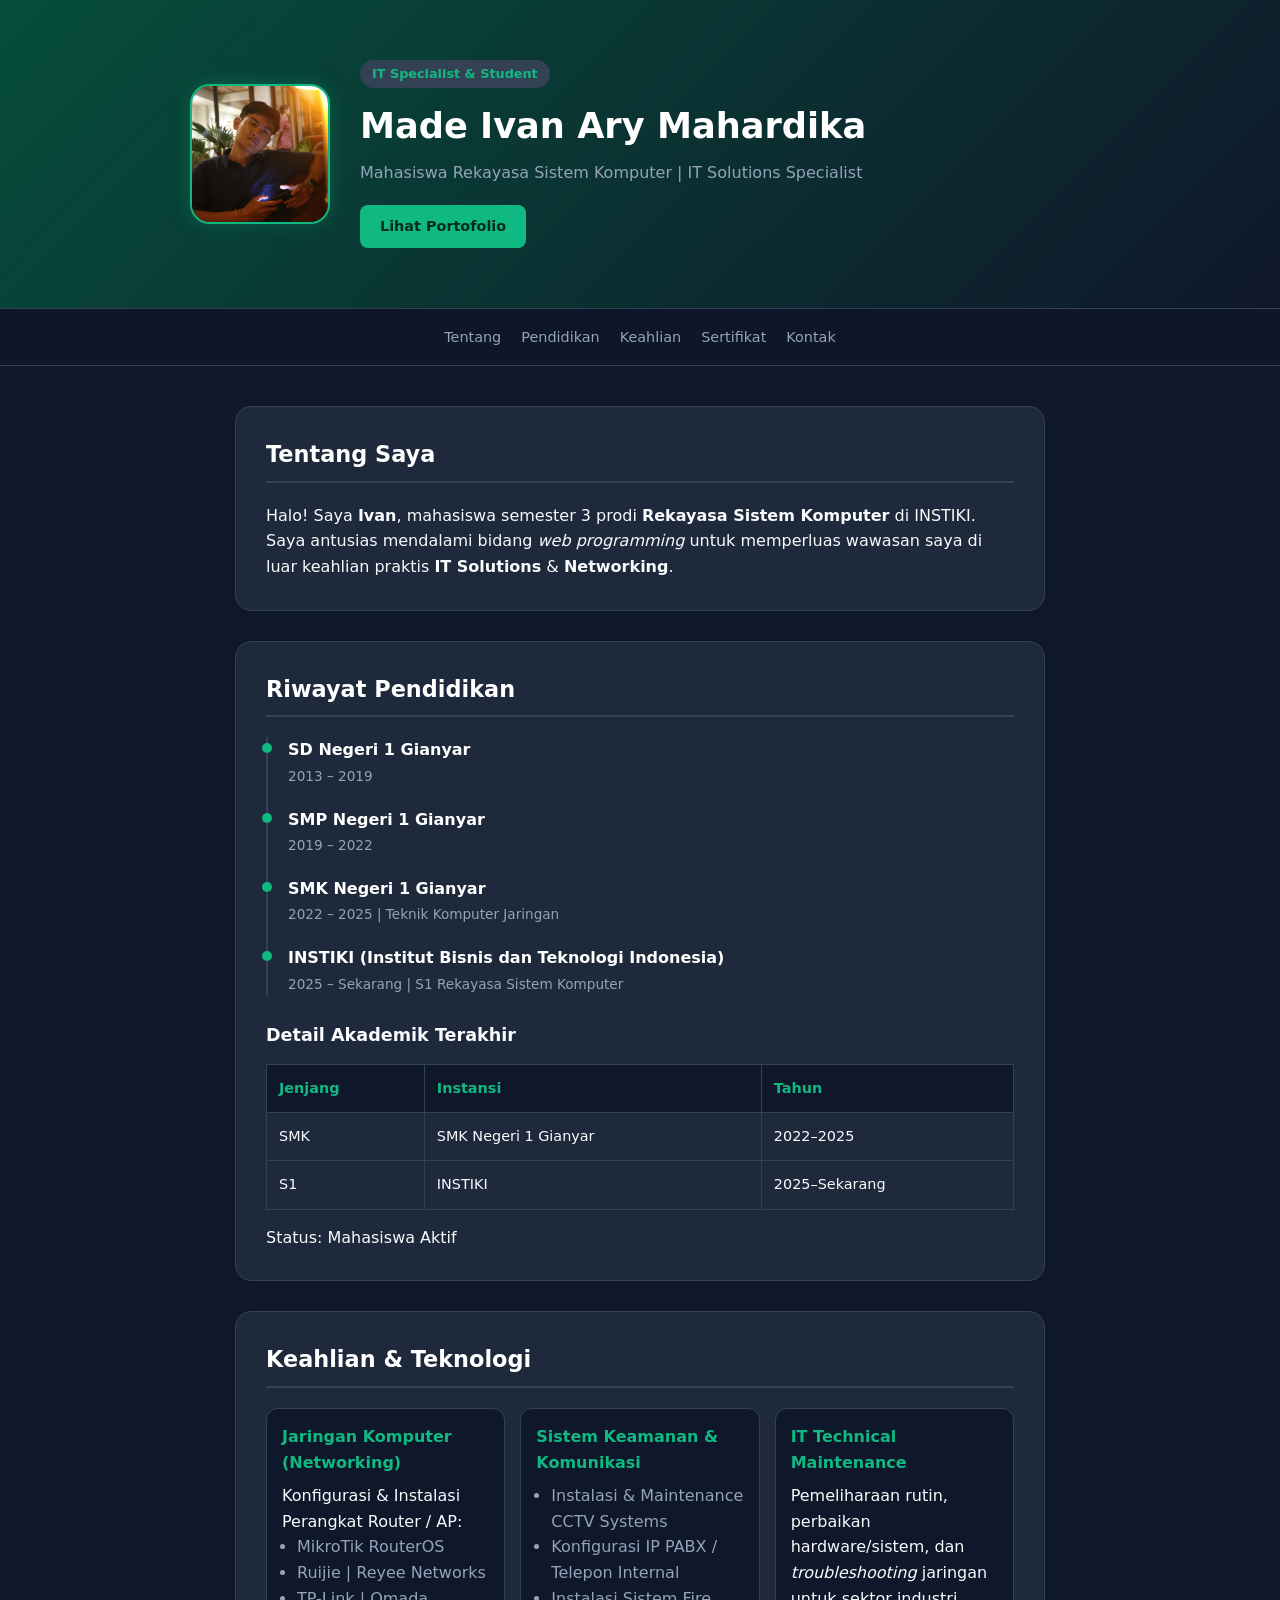
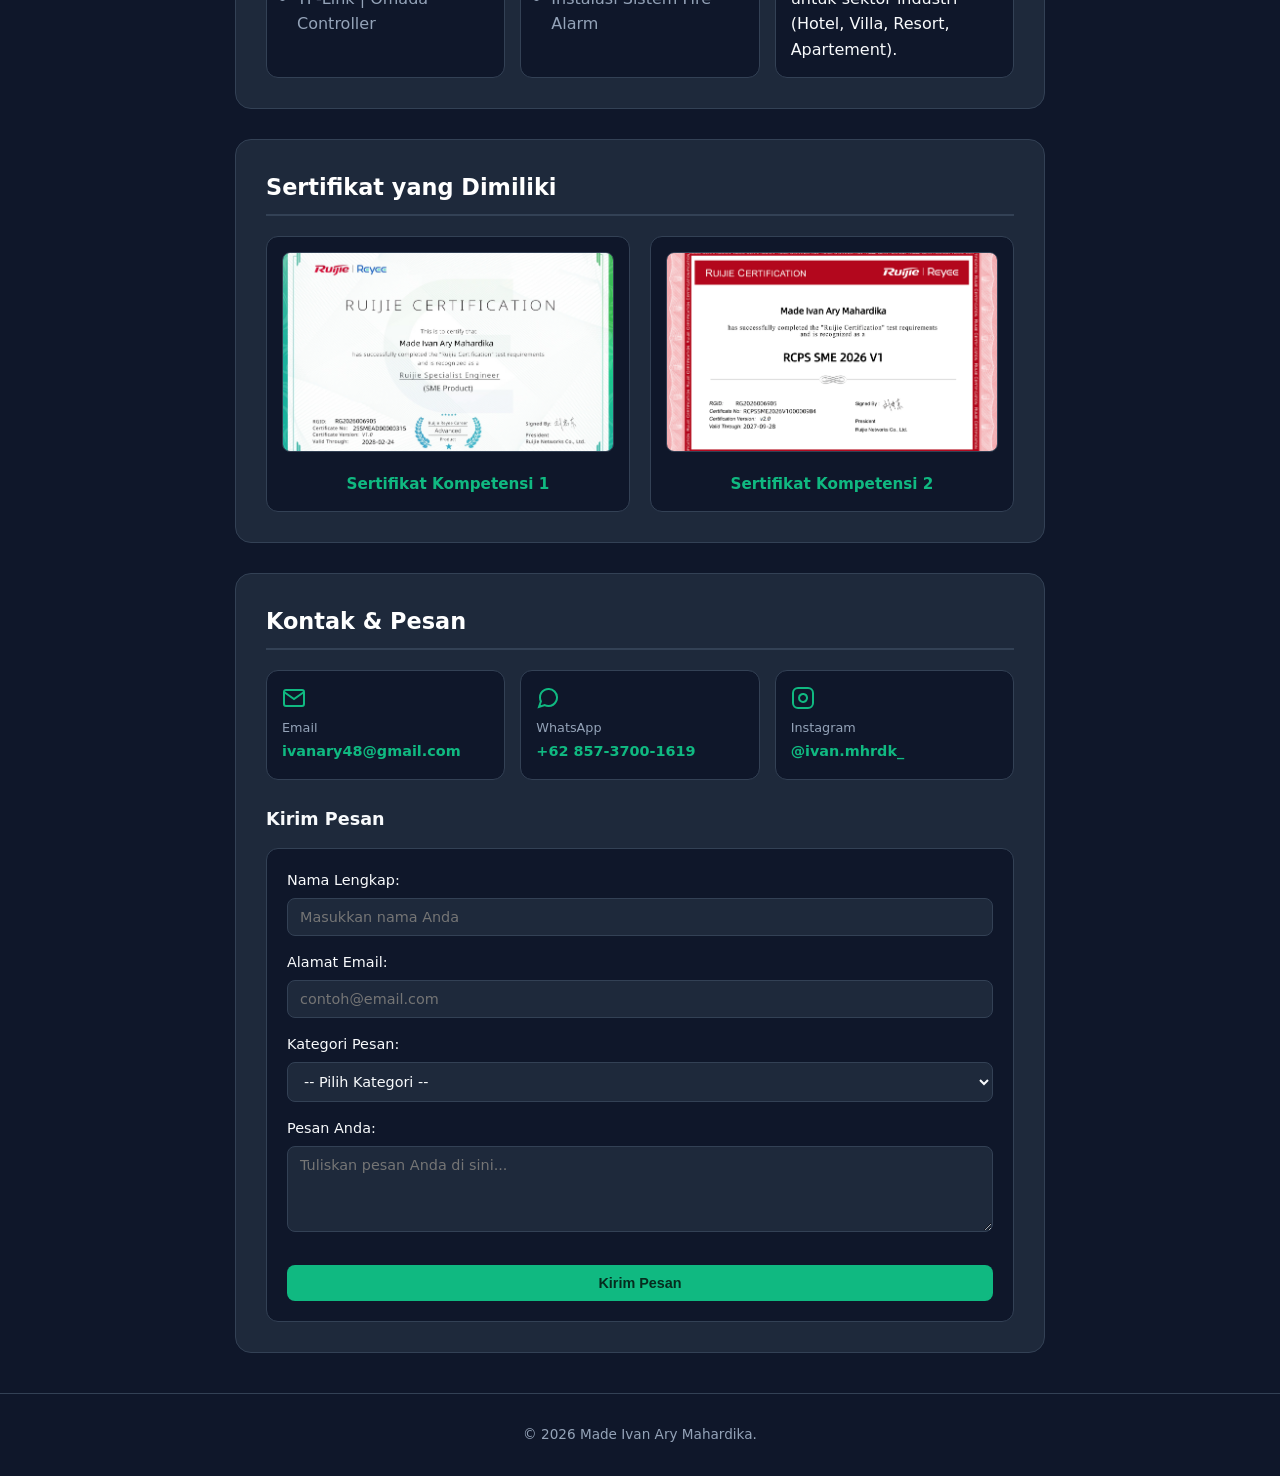
==== commit 019fc89d: "Add files via upload" ====
--- a/index.html
+++ b/index.html
@@ -118,7 +118,7 @@
                     <h3>IT Technical Maintenance</h3>
                     <p>Pemeliharaan rutin, perbaikan hardware/sistem, dan <em>troubleshooting</em> jaringan untuk sektor industri (Hotel, Villa, Resort, Apartement).</p>
                 </div>
-            <div>
+            </div>
         </section>
 
         <!-- Section 4: Sertifikat yang Dimiliki -->
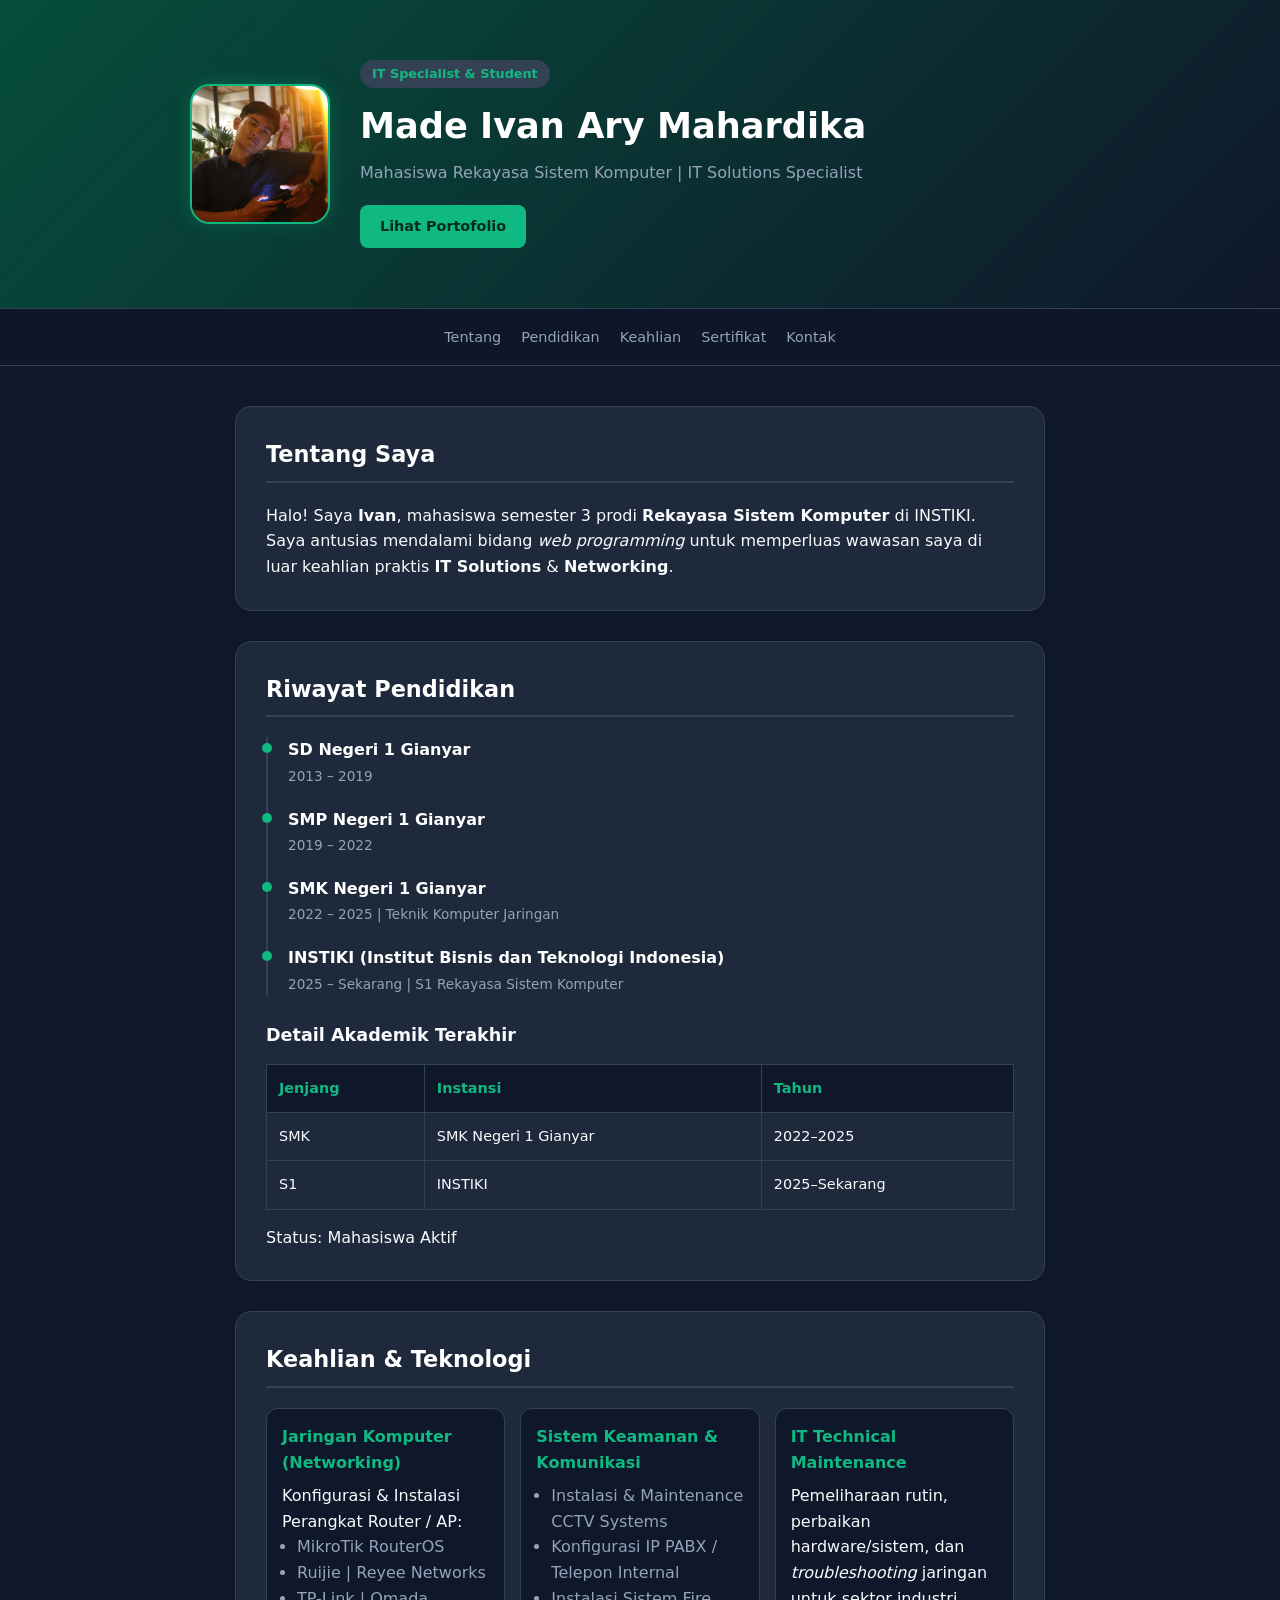
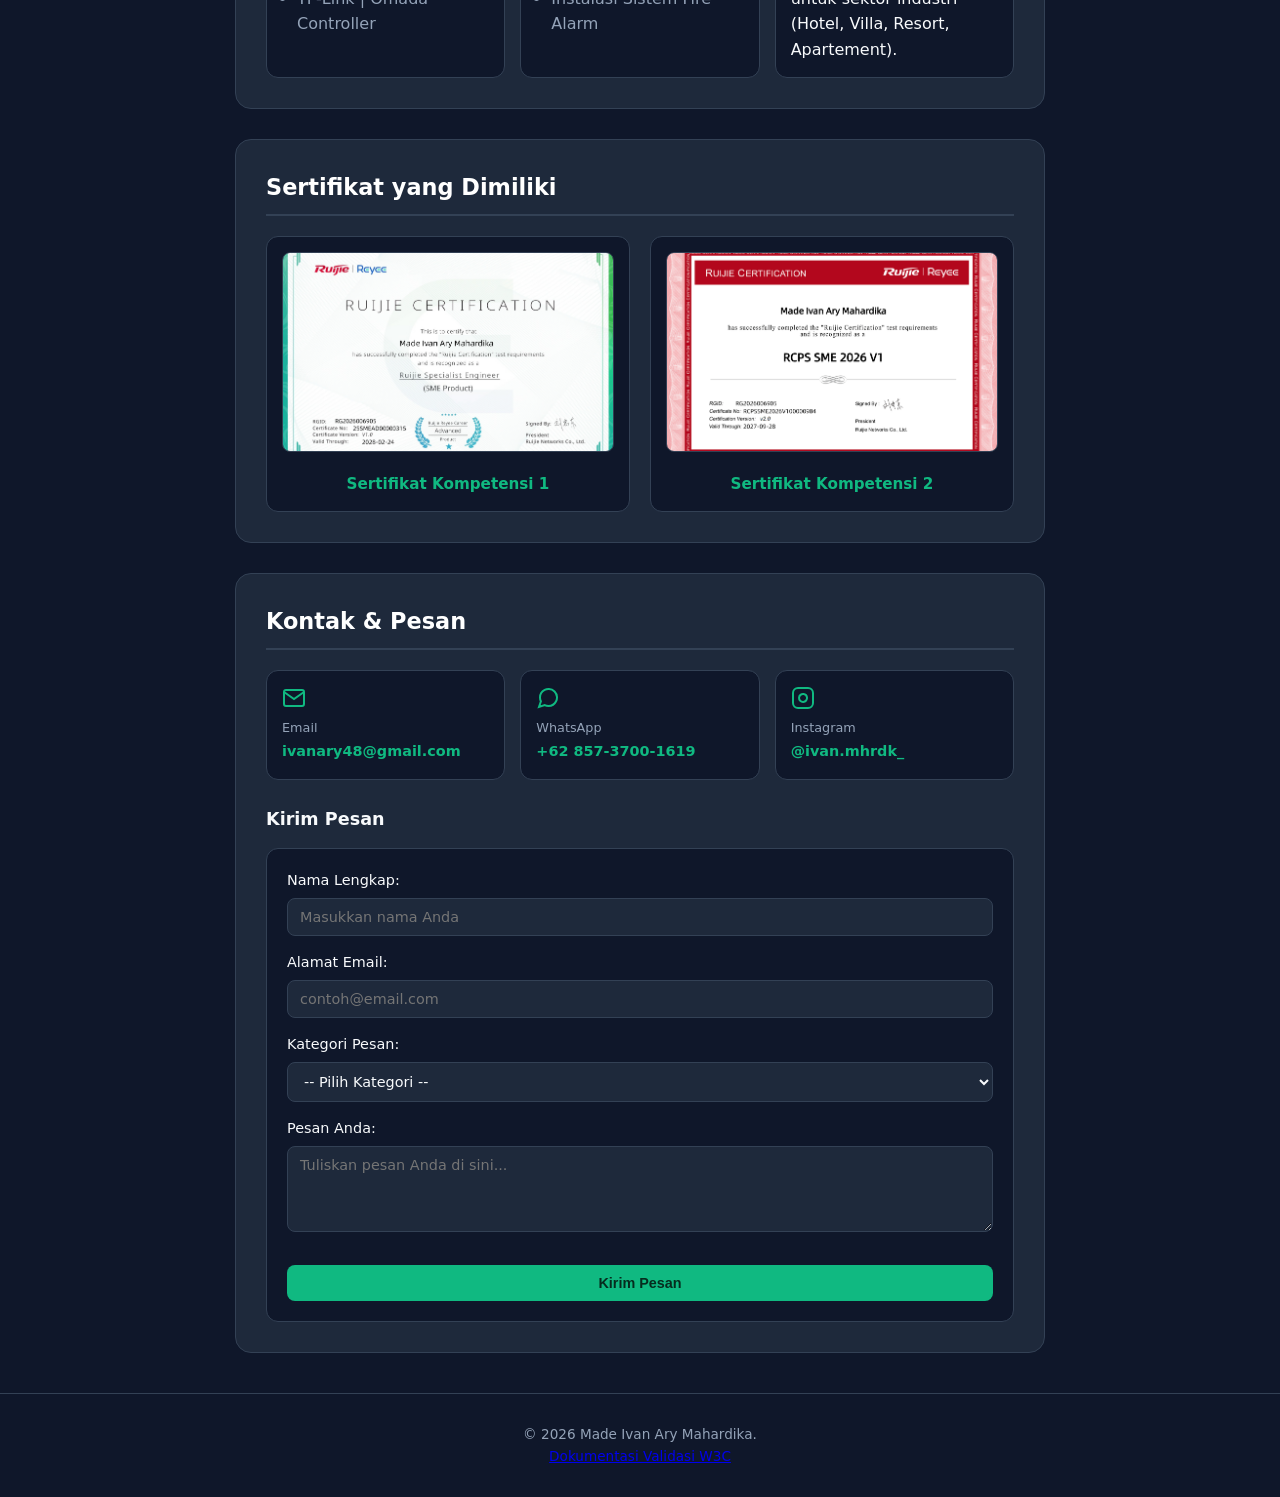
==== commit 25d854d2: "Add files via upload" ====
--- a/index.html
+++ b/index.html
@@ -197,6 +197,11 @@
 
     <footer class="site-footer">
         <p>&copy; 2026 Made Ivan Ary Mahardika.</p>
+        <p>
+            <a href="validator.w3.jpg" target="_blank" class="vnu-link">
+                Dokumentasi Validasi W3C
+            </a>
+        </p>
     </footer>
 
 </body>
